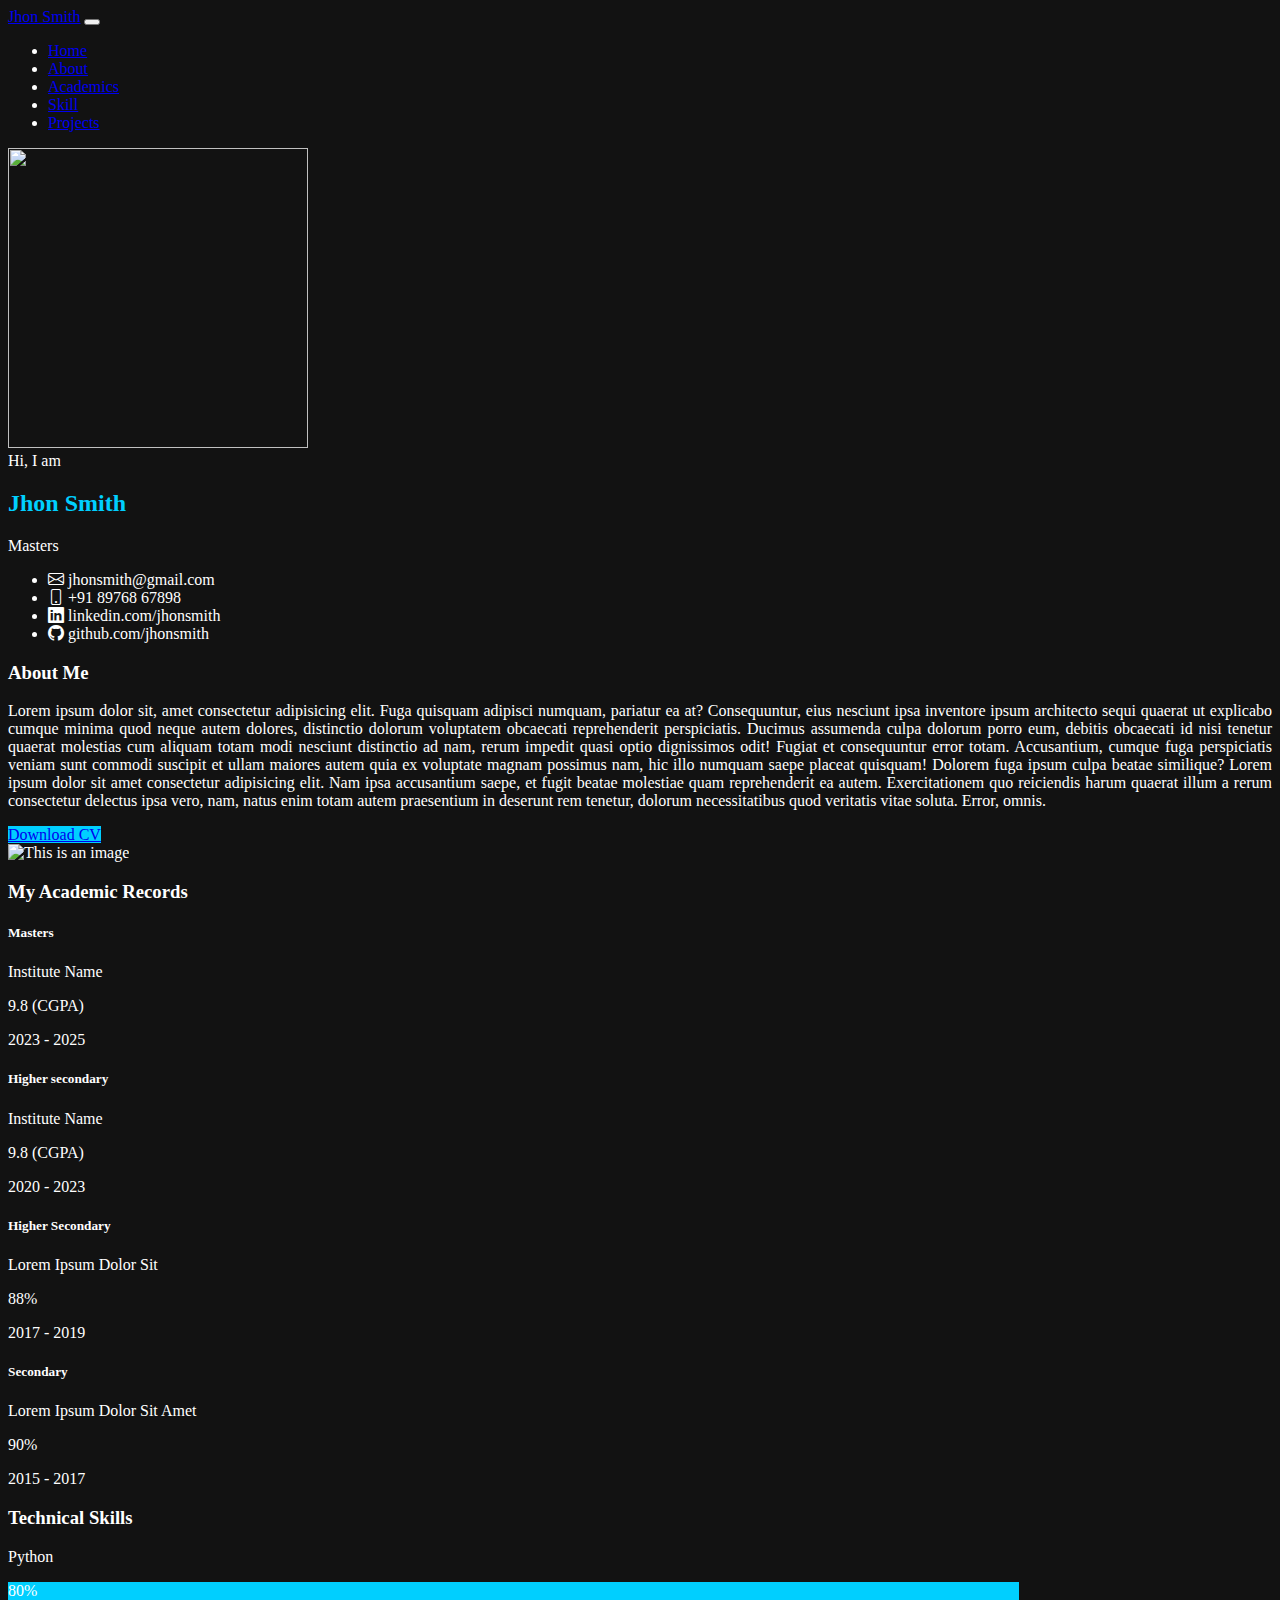
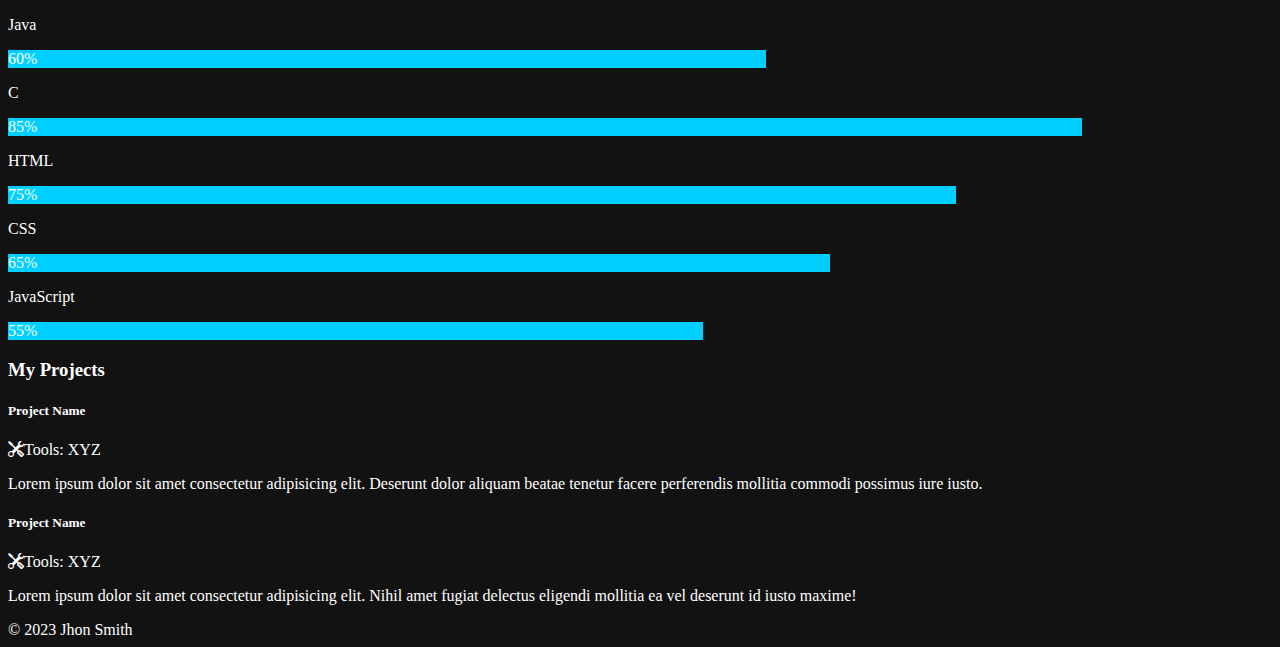
==== index.html @ ba0afc77 "Update and rename main.html to index.html" ====
<!DOCTYPE html>
<html lang="en">

<head>
    <meta charset="UTF-8">
    <meta name="viewport" content="width=device-width, initial-scale=1.0">
    <title>Portfolio</title>
    <link rel="stylesheet" href="F:\html\bootstrap.min.css">
    <link rel="stylesheet" href="https://cdn.jsdelivr.net/npm/bootstrap-icons@1.11.3/font/bootstrap-icons.min.css">

    <style>
        body {
            background-color: #121212;
            color: #fff;
        }

        header h1 {
            font-size: 2rem;
            font-weight: bold;
        }

        header nav a {
            text-decoration: none;
            font-size: 1rem;
            color: #f0f0f0;
            transition: color 0.3s ease;
        }

        header nav a:hover {
            color: #00CFFF;
        }

        h2 {
            color: #00CFFF;
        }

        .btn-info {
            background-color: #00CFFF;
        }

        .card {
            border-radius: 10px;
        }

        .progress-bar {
            background-color: #00CFFF;
        }

        footer p {
            margin: 0;
        }
        .middle{
            margin: auto;
        }
    </style>
</head>

<body class="bg-dark text-light">
    
    <nav class="navbar navbar-expand-lg">
        <div class="container-fluid">
          <a class="navbar-brand text-white" href="#">Jhon Smith</a>
          <button class="navbar-toggler bg-white" type="button" data-bs-toggle="collapse" data-bs-target="#navbarNav" aria-controls="navbarNav" aria-expanded="false" aria-label="Toggle navigation">
            <span class="navbar-toggler-icon"></span>
          </button>
          <div class="collapse navbar-collapse" id="navbarNav">
            <ul class="navbar-nav ms-auto">
                <li class="nav-item"><a href="./p2_bs.html" class="nav-link text-light">Home</a></li>
                <li class="nav-item"><a href="./p2_bs.html#about" class="nav-link text-light">About</a></li>
                <li class="nav-item"><a href="./p2_bs.html#academic" class="nav-link text-light">Academics</a></li>
                <li class="nav-item"><a href="./p2_bs.html#skill" class="nav-link text-light">Skill</a></li>
                <li class="nav-item"><a href="./p2_bs.html#project" class="nav-link text-light">Projects</a></li>
            </ul>
          </div>
        </div>
      </nav>

      <section class="container">
        <div class="row text-white mt-5">
          <div class="col-md-6 text-center">
            <img src="F:\html\VR.jpg" style="height: 300px; width: 300px;" class="rounded-circle border border-5">
          </div>
          <div class="col-md-6 p-5">
            <div class="badge bg-info text-dark mb-2">Hi, I am</div>
            <h2>Jhon Smith</h2>
            <p>Masters</p>
            <ul class="list-unstyled">
                <li><i class="bi bi-envelope"></i> jhonsmith@gmail.com</li>
                <li><i class="bi bi-phone"></i> +91 89768 67898</li>
                <li><i class="bi bi-linkedin"></i> linkedin.com/jhonsmith</li>
                <li><i class="bi bi-github"></i> github.com/jhonsmith</li>
            </ul>
          </div>
        </div>
      </section>
    
    <article  class="container d-flex justify-content-evenly align-items-center py-5" id="about">
        <section class="container  my-5 ">
            <h3 class="text-center" >About Me</h3>
            <p style="text-align: justify;">Lorem ipsum dolor sit, amet consectetur adipisicing elit. Fuga quisquam adipisci numquam, pariatur ea at? Consequuntur, eius nesciunt ipsa inventore ipsum architecto sequi quaerat ut explicabo cumque minima quod neque autem dolores, distinctio dolorum voluptatem obcaecati reprehenderit perspiciatis. Ducimus assumenda culpa dolorum porro eum, debitis obcaecati id nisi tenetur quaerat molestias cum aliquam totam modi nesciunt distinctio ad nam, rerum impedit quasi optio dignissimos odit! Fugiat et consequuntur error totam. Accusantium, cumque fuga perspiciatis veniam sunt commodi suscipit et ullam maiores autem quia ex voluptate magnam possimus nam, hic illo numquam saepe placeat quisquam! Dolorem fuga ipsum culpa beatae similique? Lorem ipsum dolor sit amet consectetur adipisicing elit. Nam ipsa accusantium saepe, et fugit beatae molestiae quam reprehenderit ea autem. Exercitationem quo reiciendis harum quaerat illum a rerum consectetur delectus ipsa vero, nam, natus enim totam autem praesentium in deserunt rem tenetur, dolorum necessitatibus quod veritatis vitae soluta. Error, omnis.</p>
            <a href="CV.pdf" class="btn btn-info text-light" target="_blank">Download CV</a>
        </section>
        <div class="col-4 d-none d-md-block">
            <img src="F:\html\nature.jpg" alt="This is an image" height="400rem" width="300rem">
        </div>
    </article>
    
    <div id="academic">
        <section class="container my-5">
            <h3 class="text-center">My Academic Records</h3>
            <div class="row">
                <div class="col-md-4">
                    <div class="card text-dark bg-light mb-3">
                        <div class="card-body">
                            <h5 class="card-title">Masters</h5>
                            <p>Institute Name</p>
                            <p>9.8 (CGPA)</p>
                            <p>2023 - 2025</p>
                        </div>
                    </div>
                </div>
                <div class="col-md-4">
                    <div class="card text-dark bg-light mb-3">
                        <div class="card-body">
                            <h5 class="card-title">Higher secondary</h5>
                            <p>Institute Name</p>
                            <p>9.8 (CGPA)</p>
                            <p>2020 - 2023</p>
                        </div>
                    </div>
                </div>
                <div class="col-md-4">
                    <div class="card text-dark bg-light mb-3">
                        <div class="card-body">
                            <h5 class="card-title">Higher Secondary</h5>
                            <p>Lorem Ipsum Dolor Sit</p>
                            <p>88%</p>
                            <p>2017 - 2019</p>
                        </div>
                    </div>
                </div>
                <div class="col-md-4">
                    <div class="card text-dark bg-light mb-3">
                        <div class="card-body">
                            <h5 class="card-title">Secondary</h5>
                            <p>Lorem Ipsum Dolor Sit Amet</p>
                            <p>90%</p>
                            <p>2015 - 2017</p>
                        </div>
                    </div>
    
                </div>
            </div>
        </section>
    </div>
   
    <div id="skil">
        <section class="container my-5" id="skill">
            <h3 class="text-center">Technical Skills</h3>
            <div class="row">
                <div class="col-md-6">
                    <p>Python</p>
                    <div class="progress">
                        <div class="progress-bar bg-info" style="width: 80%">80%</div>
                    </div>
                    <p>Java</p>
                    <div class="progress">
                        <div class="progress-bar bg-info" style="width: 60%">60%</div>
                    </div>
                    <p>C</p>
                    <div class="progress">
                        <div class="progress-bar bg-info" style="width: 85%">85%</div>
                    </div>
                </div>
                <div class="col-md-6">
                    <p>HTML</p>
                    <div class="progress">
                        <div class="progress-bar bg-info" style="width: 75%">75%</div>
                    </div>
                    <p>CSS</p>
                    <div class="progress">
                        <div class="progress-bar bg-info" style="width: 65%">65%</div>
                    </div>
                    <p>JavaScript</p>
                    <div class="progress">
                        <div class="progress-bar bg-info" style="width: 55%">55%</div>
                    </div>
                </div>
            </div>
        </section>
    </div>
    
    <div id="project">
        <section class="container my-5" id="project">
            <h3 class="text-center">My Projects</h3>
            <div class="row">
                <div class="col-md-6">
                    <div class="card text-dark bg-secondary mb-3">
                        <div class="card-body">
                            <h5 class="card-title">Project Name</h5>
                            <p><i class="bi bi-tools"></i>Tools: XYZ</p>
                            <p style="text-align :justify">
                                Lorem ipsum dolor sit amet consectetur adipisicing elit. Deserunt dolor aliquam beatae tenetur facere perferendis mollitia commodi possimus iure iusto.</p>
                        </div>
                    </div>
                </div>
                <div class="col-md-6">
                    <div class="card text-dark bg-secondary mb-3">
                        <div class="card-body">
                            <h5 class="card-title">Project Name</h5>
                            <p><i class="bi bi-tools"></i>Tools: XYZ</p>
                            <p style="text-align :justify">
                           Lorem ipsum dolor sit amet consectetur adipisicing elit. Nihil amet fugiat delectus eligendi mollitia ea vel deserunt id iusto maxime!</p>
                        </div>
                    </div>
                </div>
            </div>
        </section>
    </div>
    

    <footer class="text-center py-4">
        <p>&copy; 2023 Jhon Smith</p>
    </footer>

    
</body>

</html>
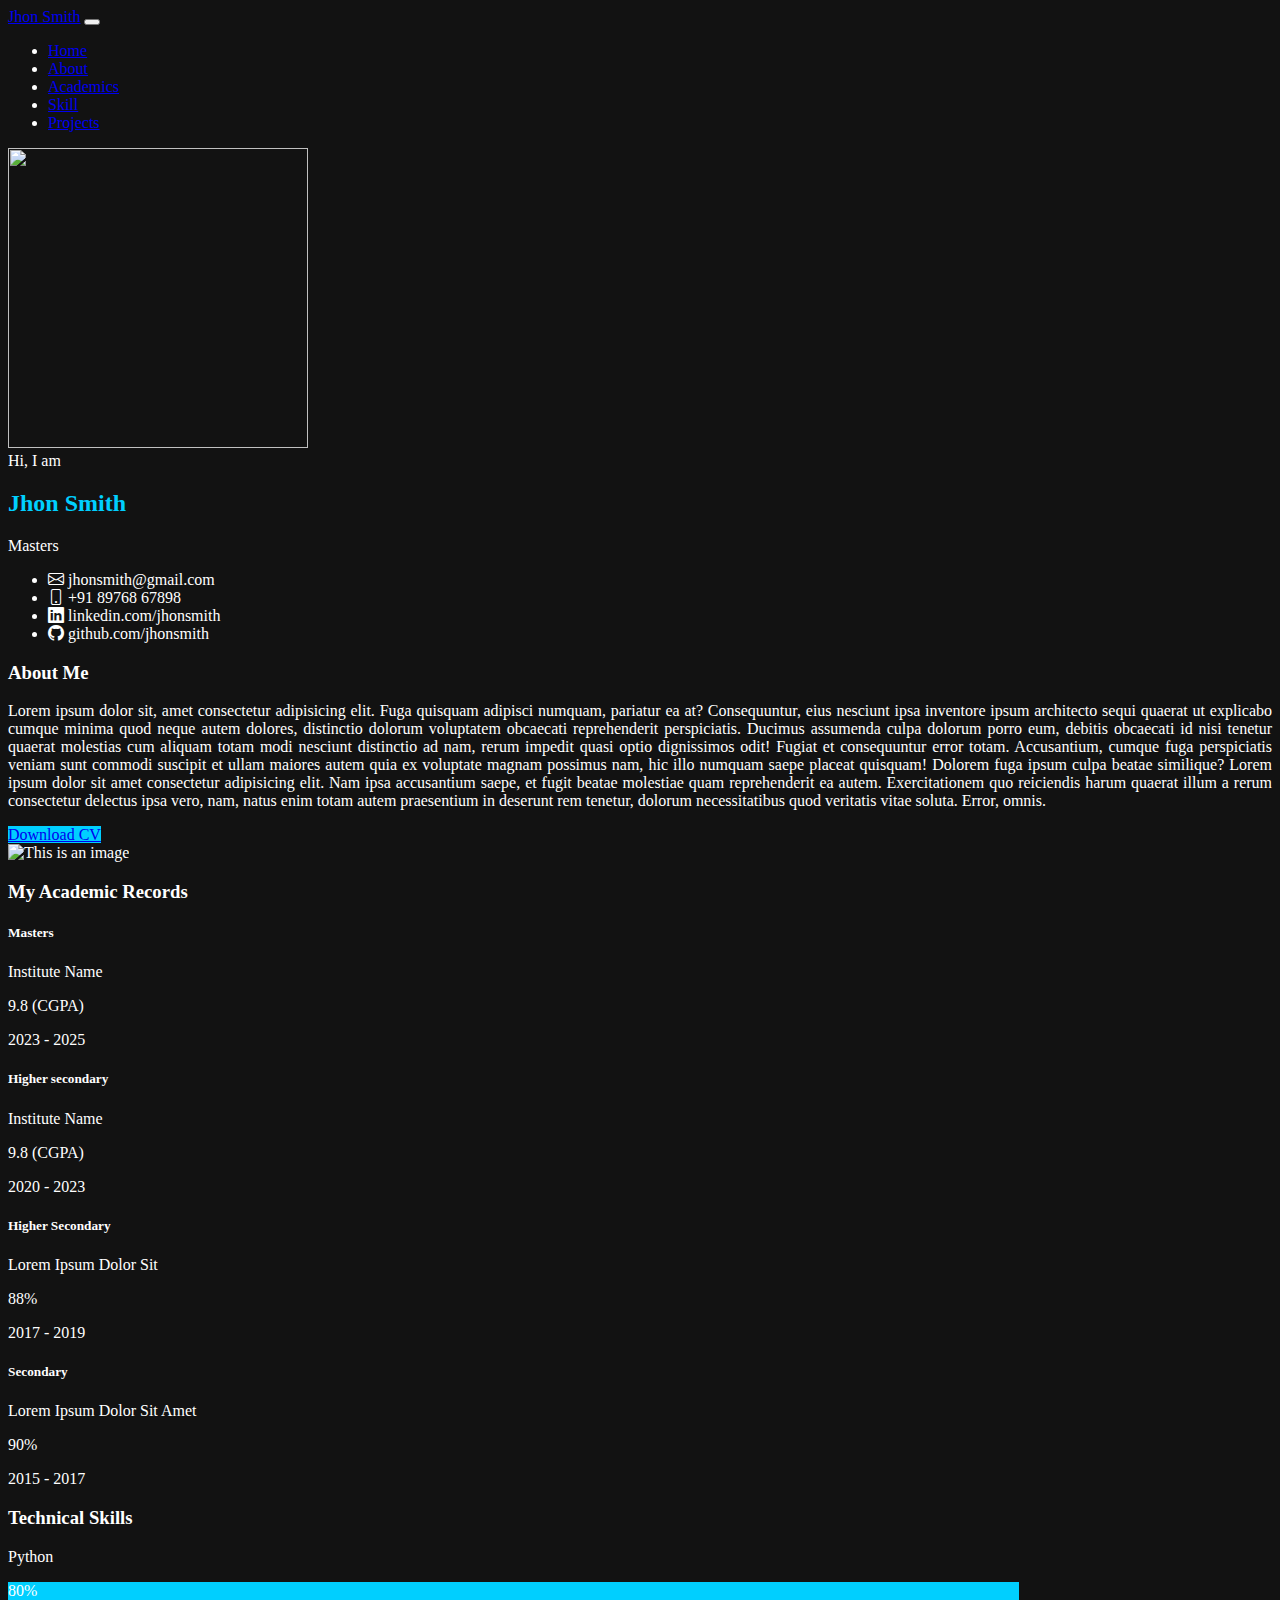
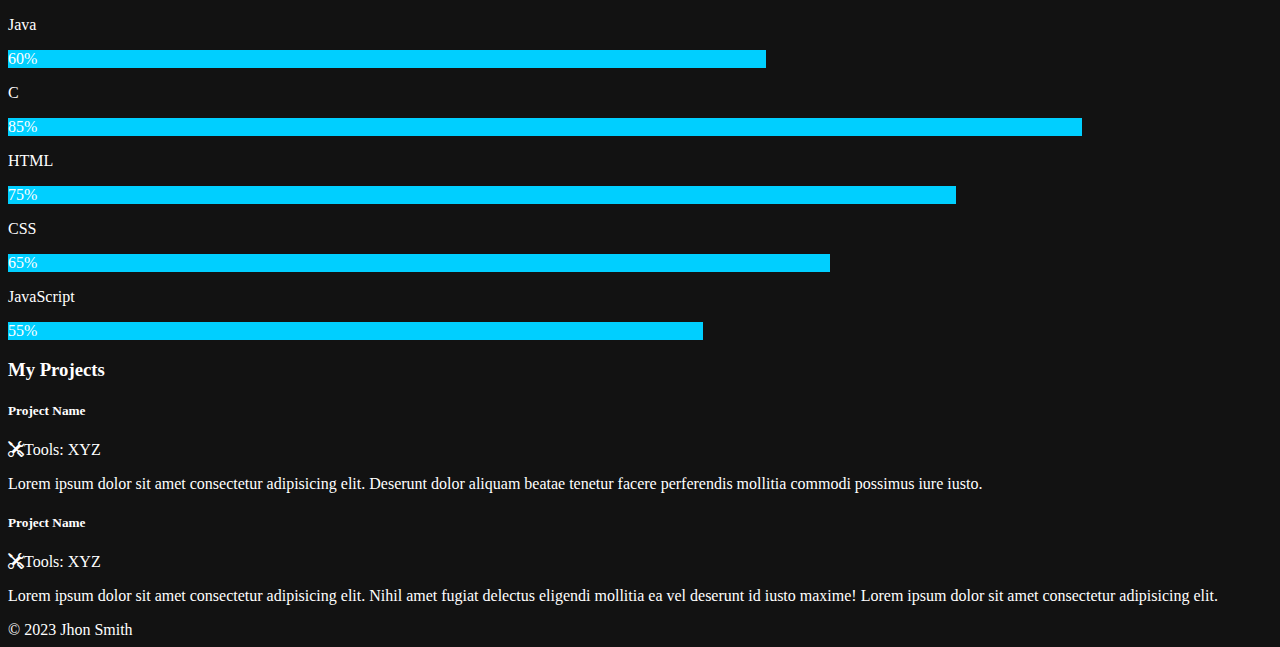
==== commit 24fee340: "Update index.html" ====
--- a/index.html
+++ b/index.html
@@ -213,7 +213,8 @@
                             <h5 class="card-title">Project Name</h5>
                             <p><i class="bi bi-tools"></i>Tools: XYZ</p>
                             <p style="text-align :justify">
-                           Lorem ipsum dolor sit amet consectetur adipisicing elit. Nihil amet fugiat delectus eligendi mollitia ea vel deserunt id iusto maxime!</p>
+                           Lorem ipsum dolor sit amet consectetur adipisicing elit. Nihil amet fugiat delectus eligendi mollitia ea vel deserunt id iusto maxime! 
+                            Lorem ipsum dolor sit amet consectetur adipisicing elit.</p>
                         </div>
                     </div>
                 </div>
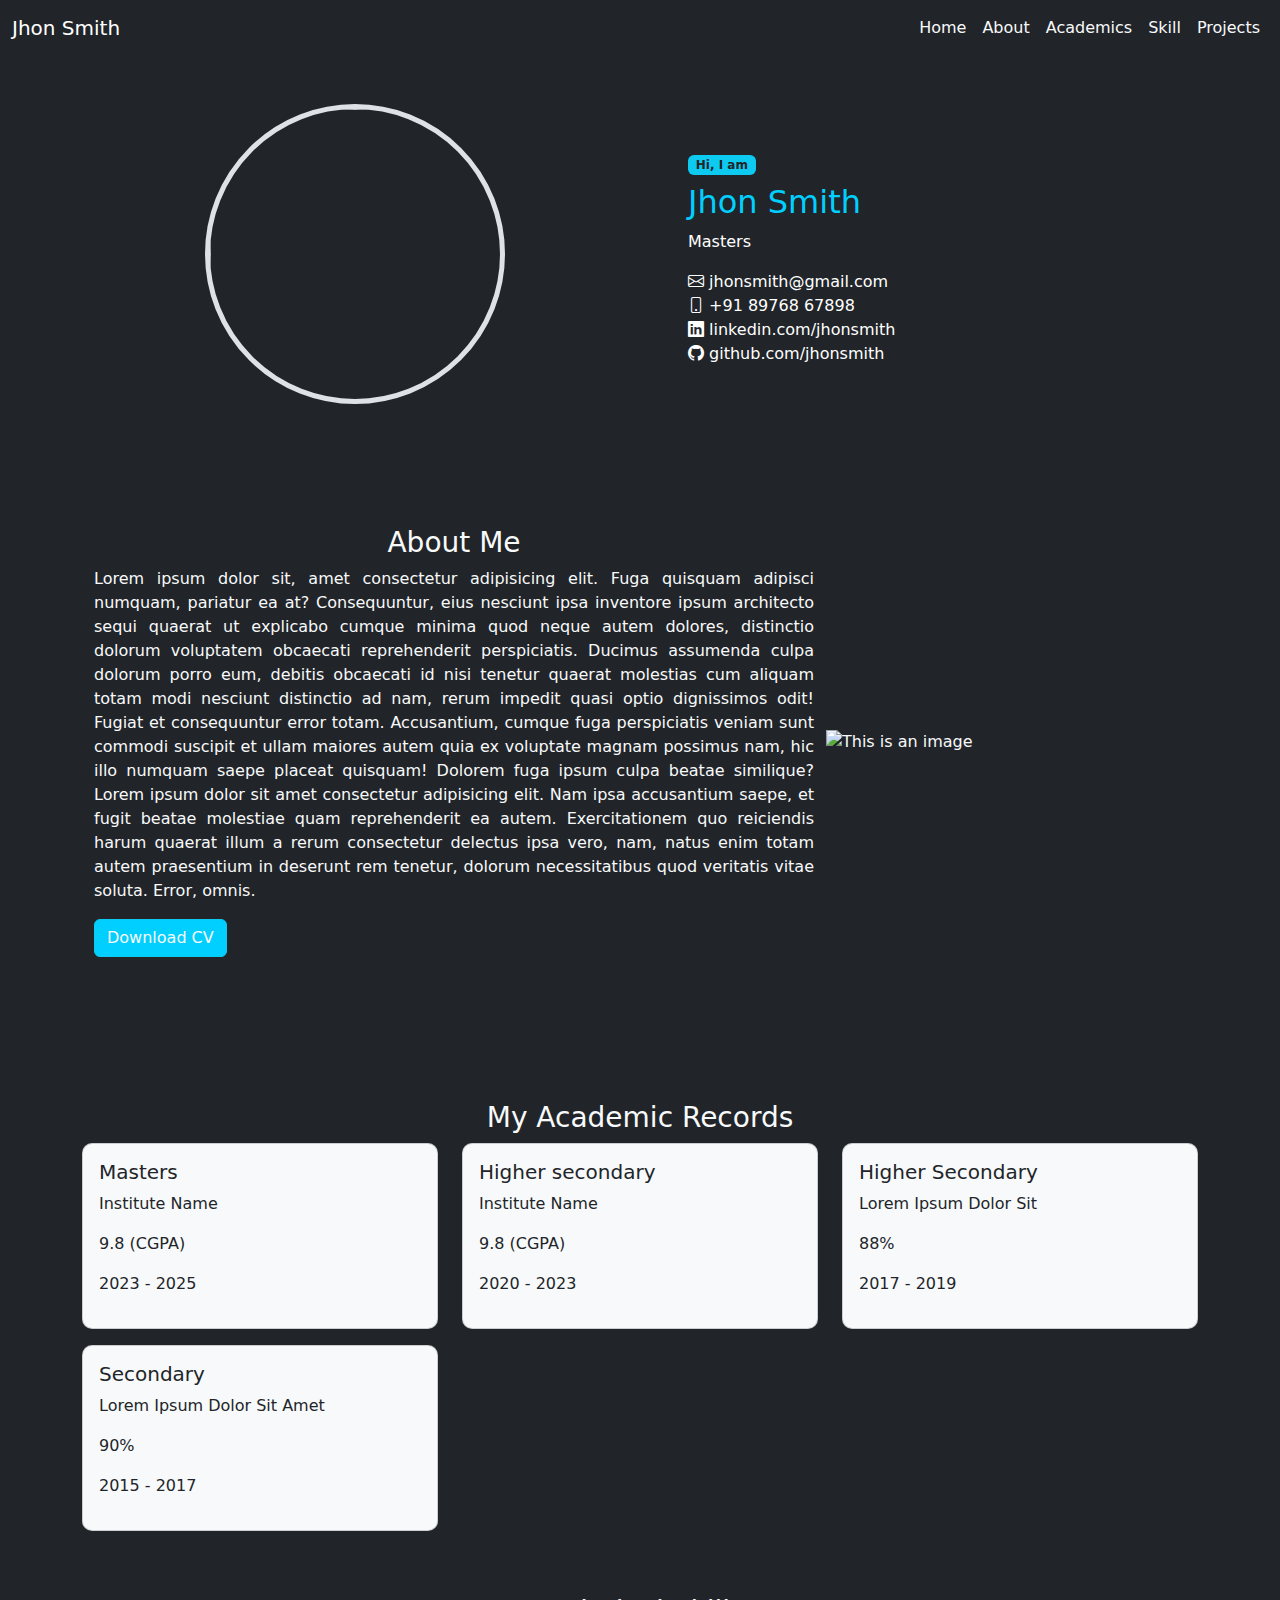
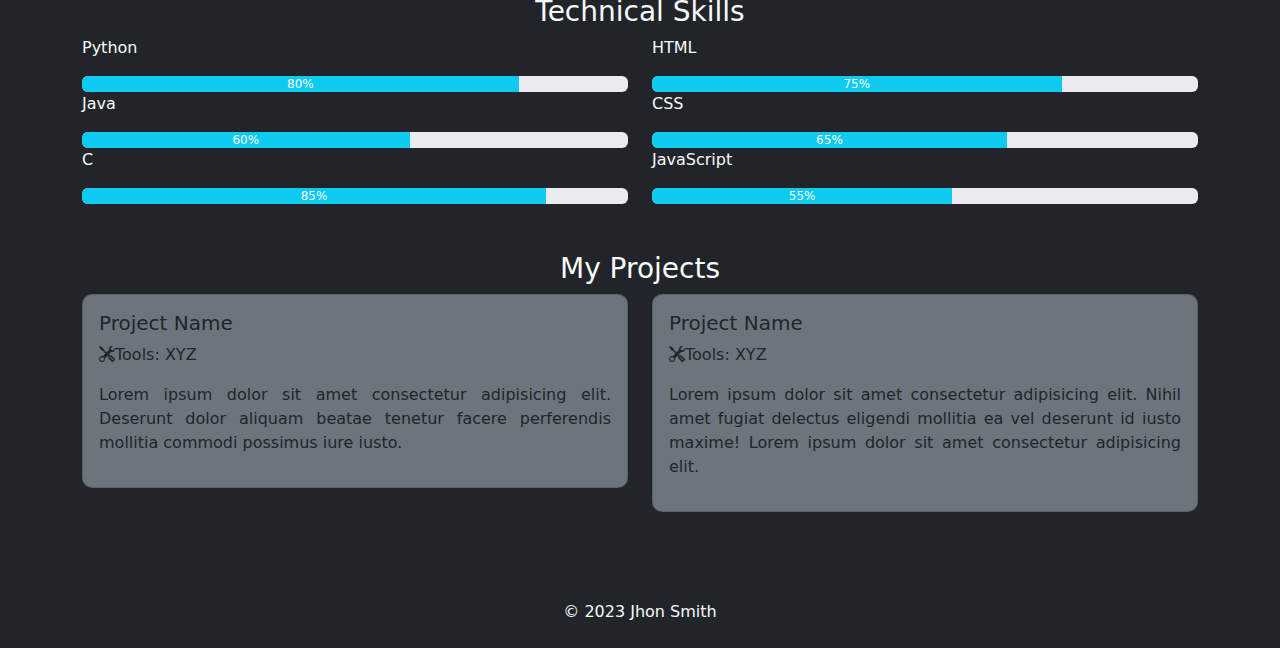
==== commit df9de213: "Update index.html" ====
--- a/index.html
+++ b/index.html
@@ -1,5 +1,3 @@
-
-
 
 <!DOCTYPE html>
 <html lang="en">
@@ -8,9 +6,9 @@
     <meta charset="UTF-8">
     <meta name="viewport" content="width=device-width, initial-scale=1.0">
     <title>Portfolio</title>
-    <link rel="stylesheet" href="F:\html\bootstrap.min.css">
+    <link rel="stylesheet" href="bootstrap.min.css">
     <link rel="stylesheet" href="https://cdn.jsdelivr.net/npm/bootstrap-icons@1.11.3/font/bootstrap-icons.min.css">
-
+    <link rel="stylesheet" href= "style.css">
     <style>
         body {
             background-color: #121212;
--- a/style.css
+++ b/style.css
@@ -0,0 +1,44 @@
+body {
+    background-color: #121212;
+    color: #fff;
+}
+
+header h1 {
+    font-size: 2rem;
+    font-weight: bold;
+}
+
+header nav a {
+    text-decoration: none;
+    font-size: 1rem;
+    color: #f0f0f0;
+    transition: color 0.3s ease;
+}
+
+header nav a:hover {
+    color: #00CFFF;
+}
+
+h2 {
+    color: #00CFFF;
+}
+
+.btn-info {
+    background-color: #00CFFF;
+}
+
+.card {
+    border-radius: 10px;
+}
+
+.progress-bar {
+    background-color: #00CFFF;
+}
+
+footer p {
+    margin: 0;
+}
+
+.middle {
+    margin: auto;
+}
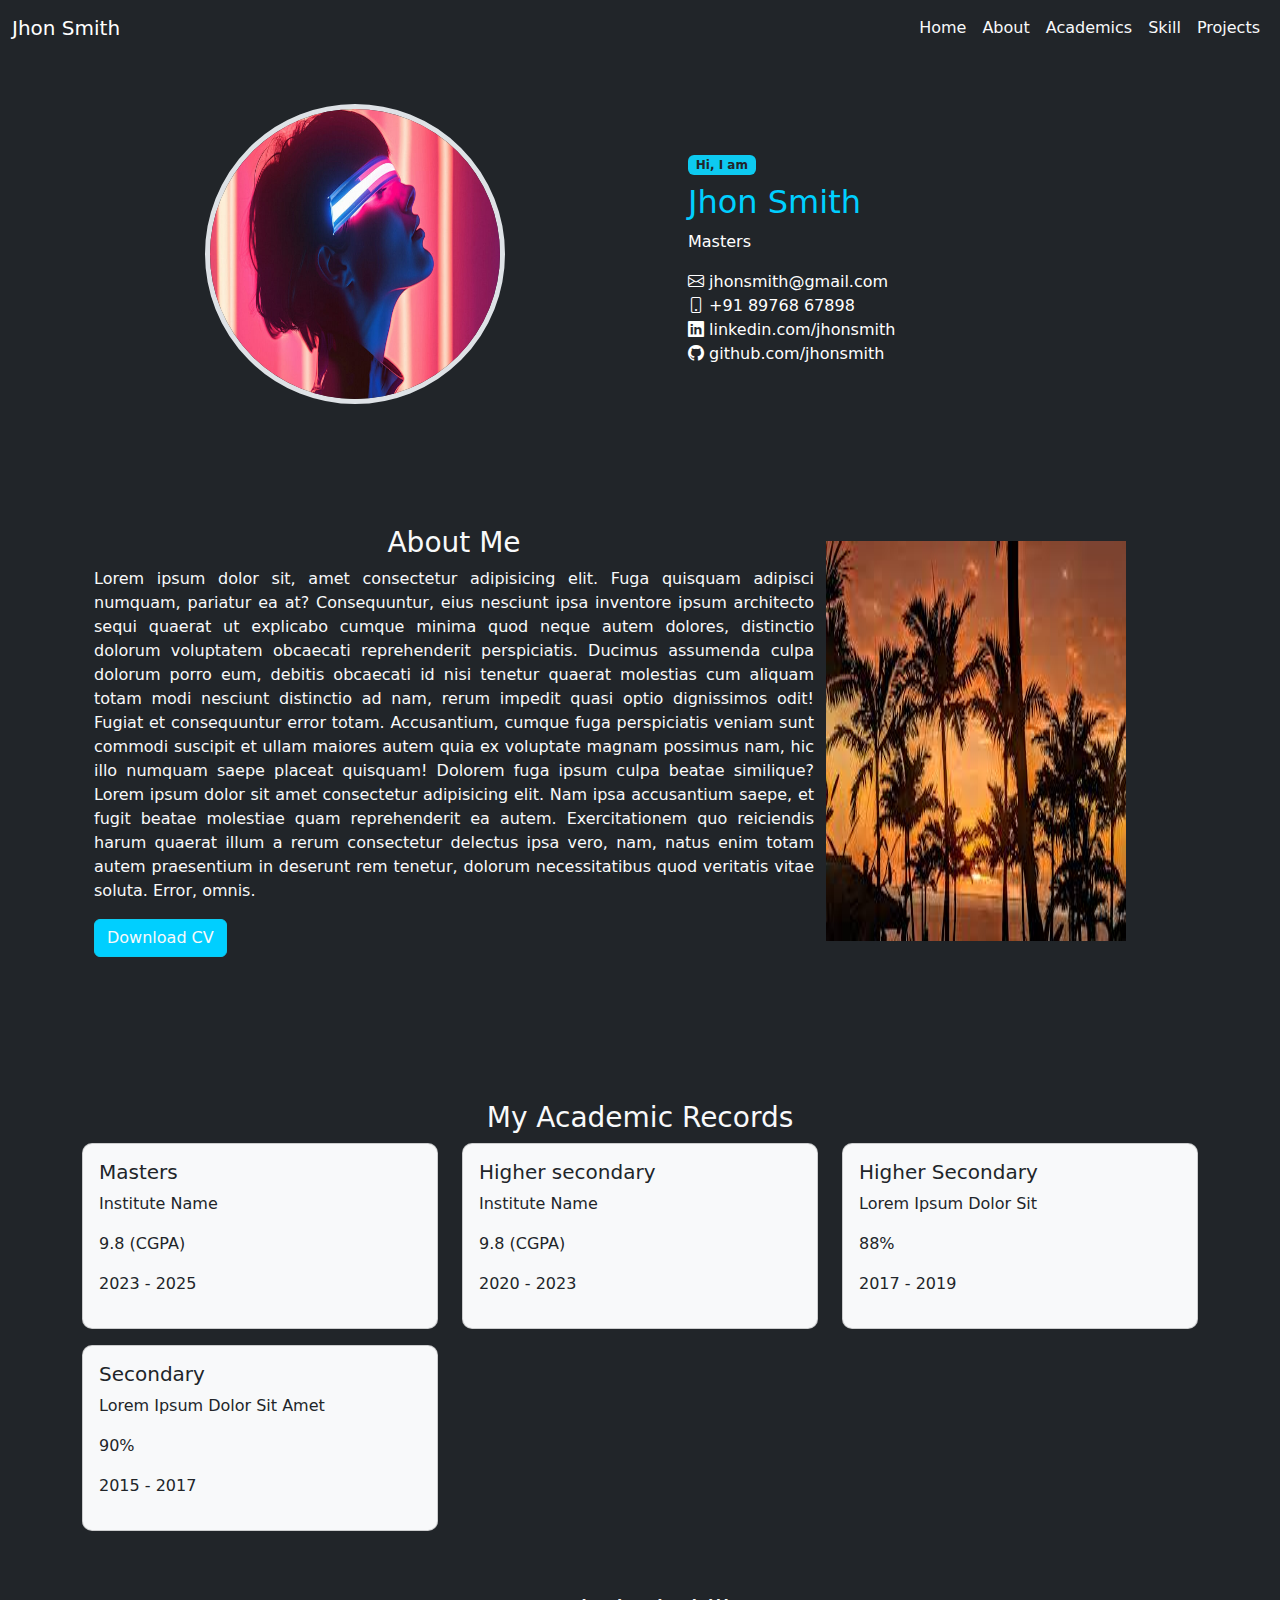
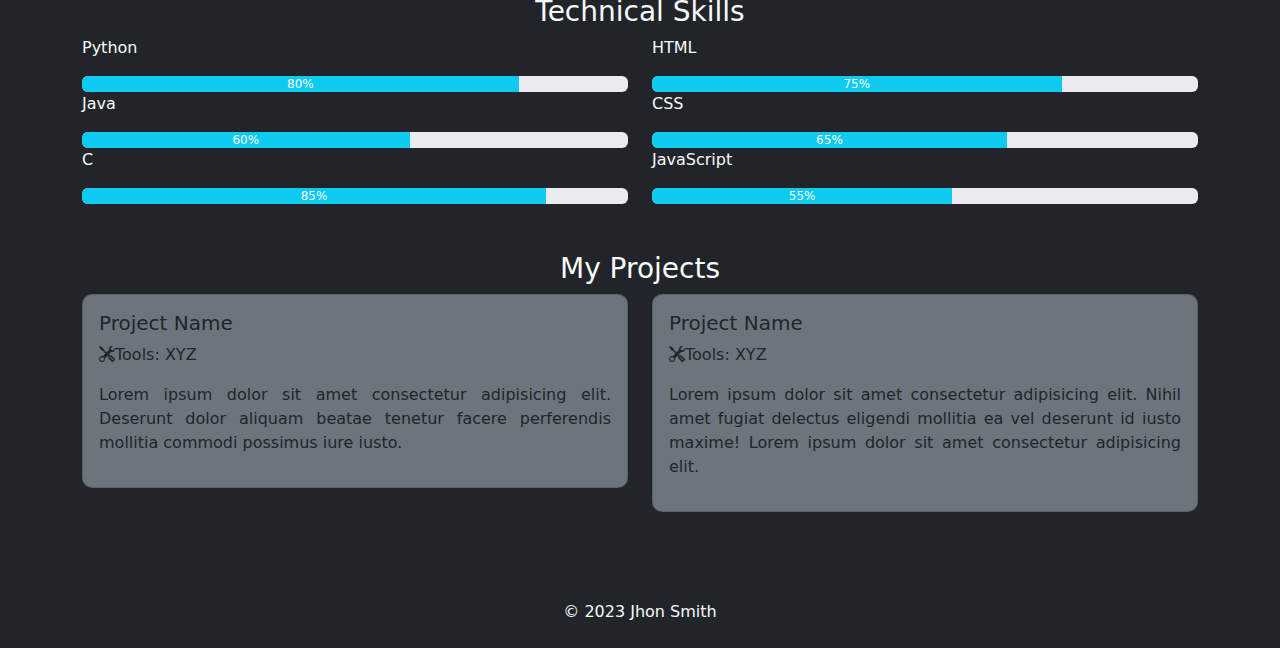
==== commit eb2c59bb: "Update index.html" ====
--- a/index.html
+++ b/index.html
@@ -6,54 +6,10 @@
     <meta charset="UTF-8">
     <meta name="viewport" content="width=device-width, initial-scale=1.0">
     <title>Portfolio</title>
-    <link rel="stylesheet" href="bootstrap.min.css">
+    <link href="https://cdn.jsdelivr.net/npm/bootstrap@5.3.3/dist/css/bootstrap.min.css" rel="stylesheet" integrity="sha384-QWTKZyjpPEjISv5WaRU9OFeRpok6YctnYmDr5pNlyT2bRjXh0JMhjY6hW+ALEwIH" crossorigin="anonymous">
     <link rel="stylesheet" href="https://cdn.jsdelivr.net/npm/bootstrap-icons@1.11.3/font/bootstrap-icons.min.css">
     <link rel="stylesheet" href= "style.css">
-    <style>
-        body {
-            background-color: #121212;
-            color: #fff;
-        }
-
-        header h1 {
-            font-size: 2rem;
-            font-weight: bold;
-        }
-
-        header nav a {
-            text-decoration: none;
-            font-size: 1rem;
-            color: #f0f0f0;
-            transition: color 0.3s ease;
-        }
-
-        header nav a:hover {
-            color: #00CFFF;
-        }
-
-        h2 {
-            color: #00CFFF;
-        }
-
-        .btn-info {
-            background-color: #00CFFF;
-        }
-
-        .card {
-            border-radius: 10px;
-        }
-
-        .progress-bar {
-            background-color: #00CFFF;
-        }
-
-        footer p {
-            margin: 0;
-        }
-        .middle{
-            margin: auto;
-        }
-    </style>
+  
 </head>
 
 <body class="bg-dark text-light">
@@ -79,7 +35,7 @@
       <section class="container">
         <div class="row text-white mt-5">
           <div class="col-md-6 text-center">
-            <img src="F:\html\VR.jpg" style="height: 300px; width: 300px;" class="rounded-circle border border-5">
+            <img src="VR.jpg" style="height: 300px; width: 300px;" class="rounded-circle border border-5">
           </div>
           <div class="col-md-6 p-5">
             <div class="badge bg-info text-dark mb-2">Hi, I am</div>
@@ -102,7 +58,7 @@
             <a href="CV.pdf" class="btn btn-info text-light" target="_blank">Download CV</a>
         </section>
         <div class="col-4 d-none d-md-block">
-            <img src="F:\html\nature.jpg" alt="This is an image" height="400rem" width="300rem">
+            <img src="nature.jpg" alt="This is an image" height="400rem" width="300rem">
         </div>
     </article>
     
